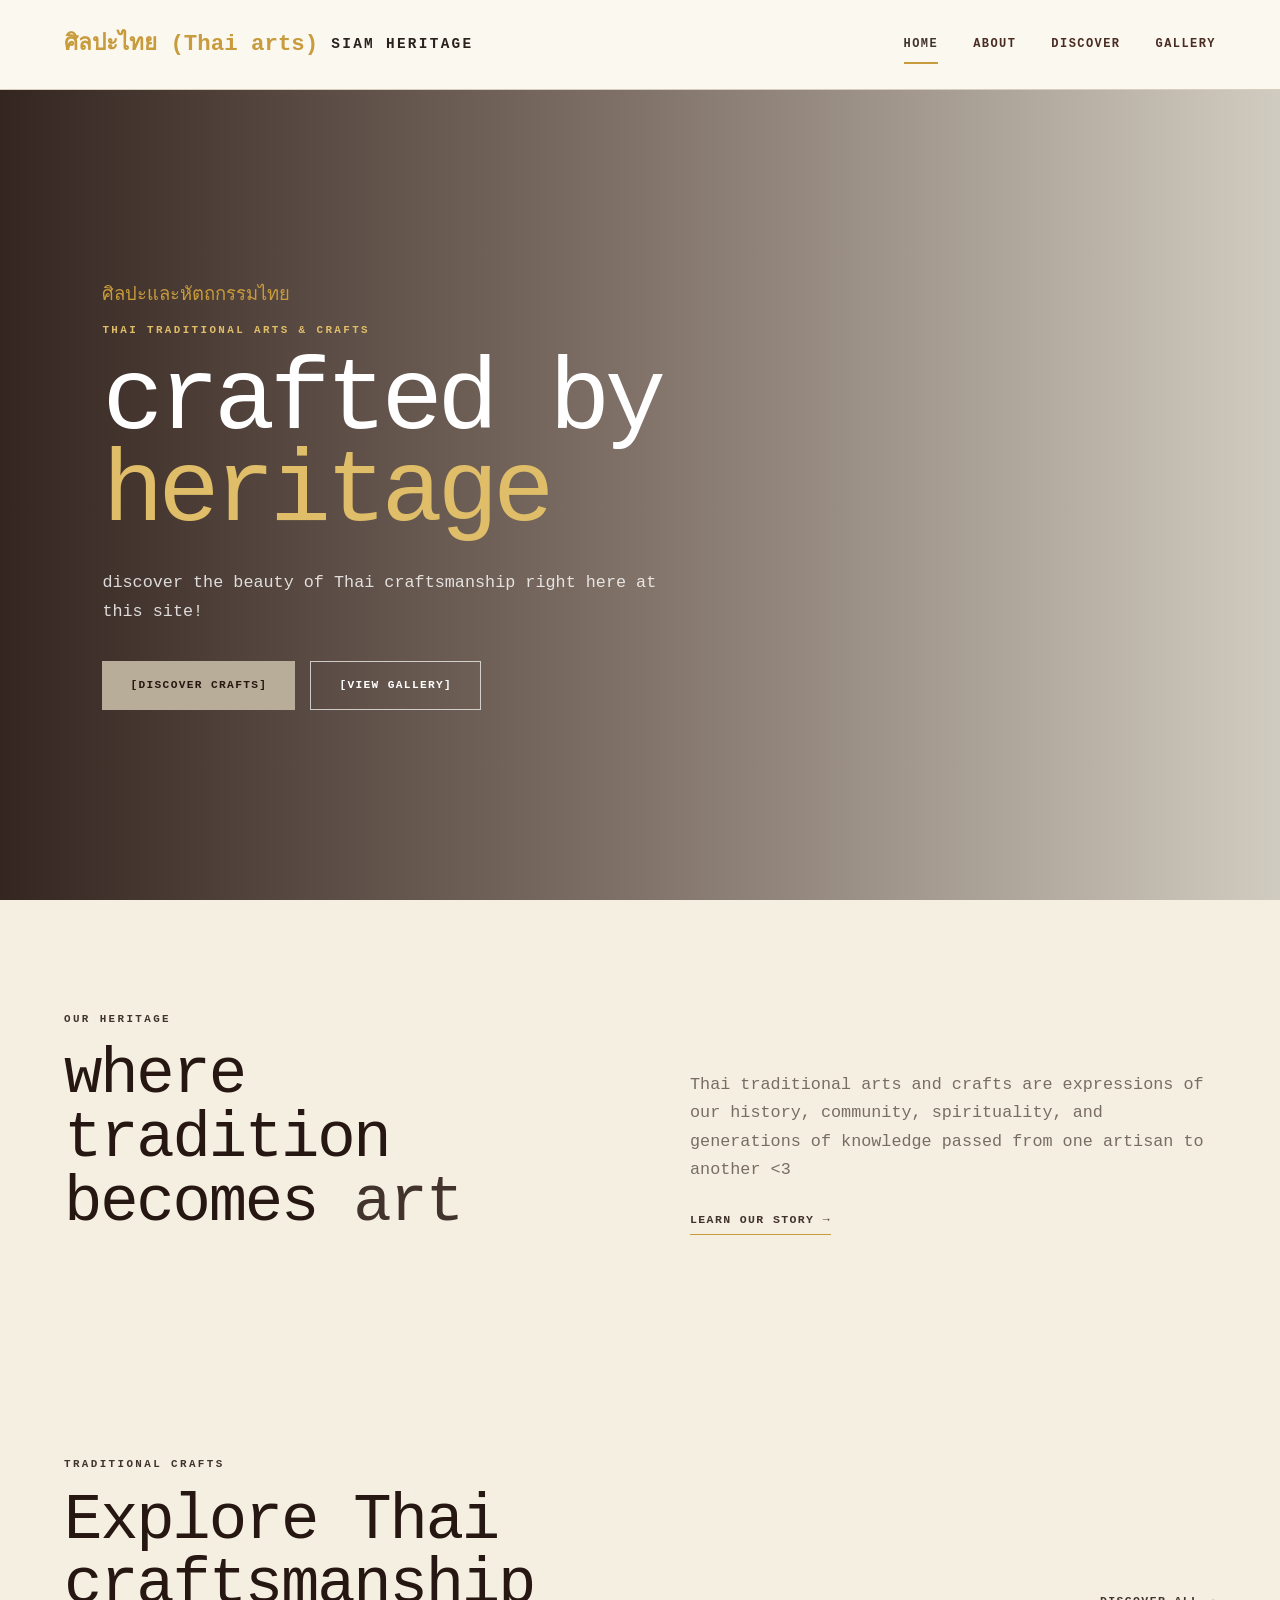
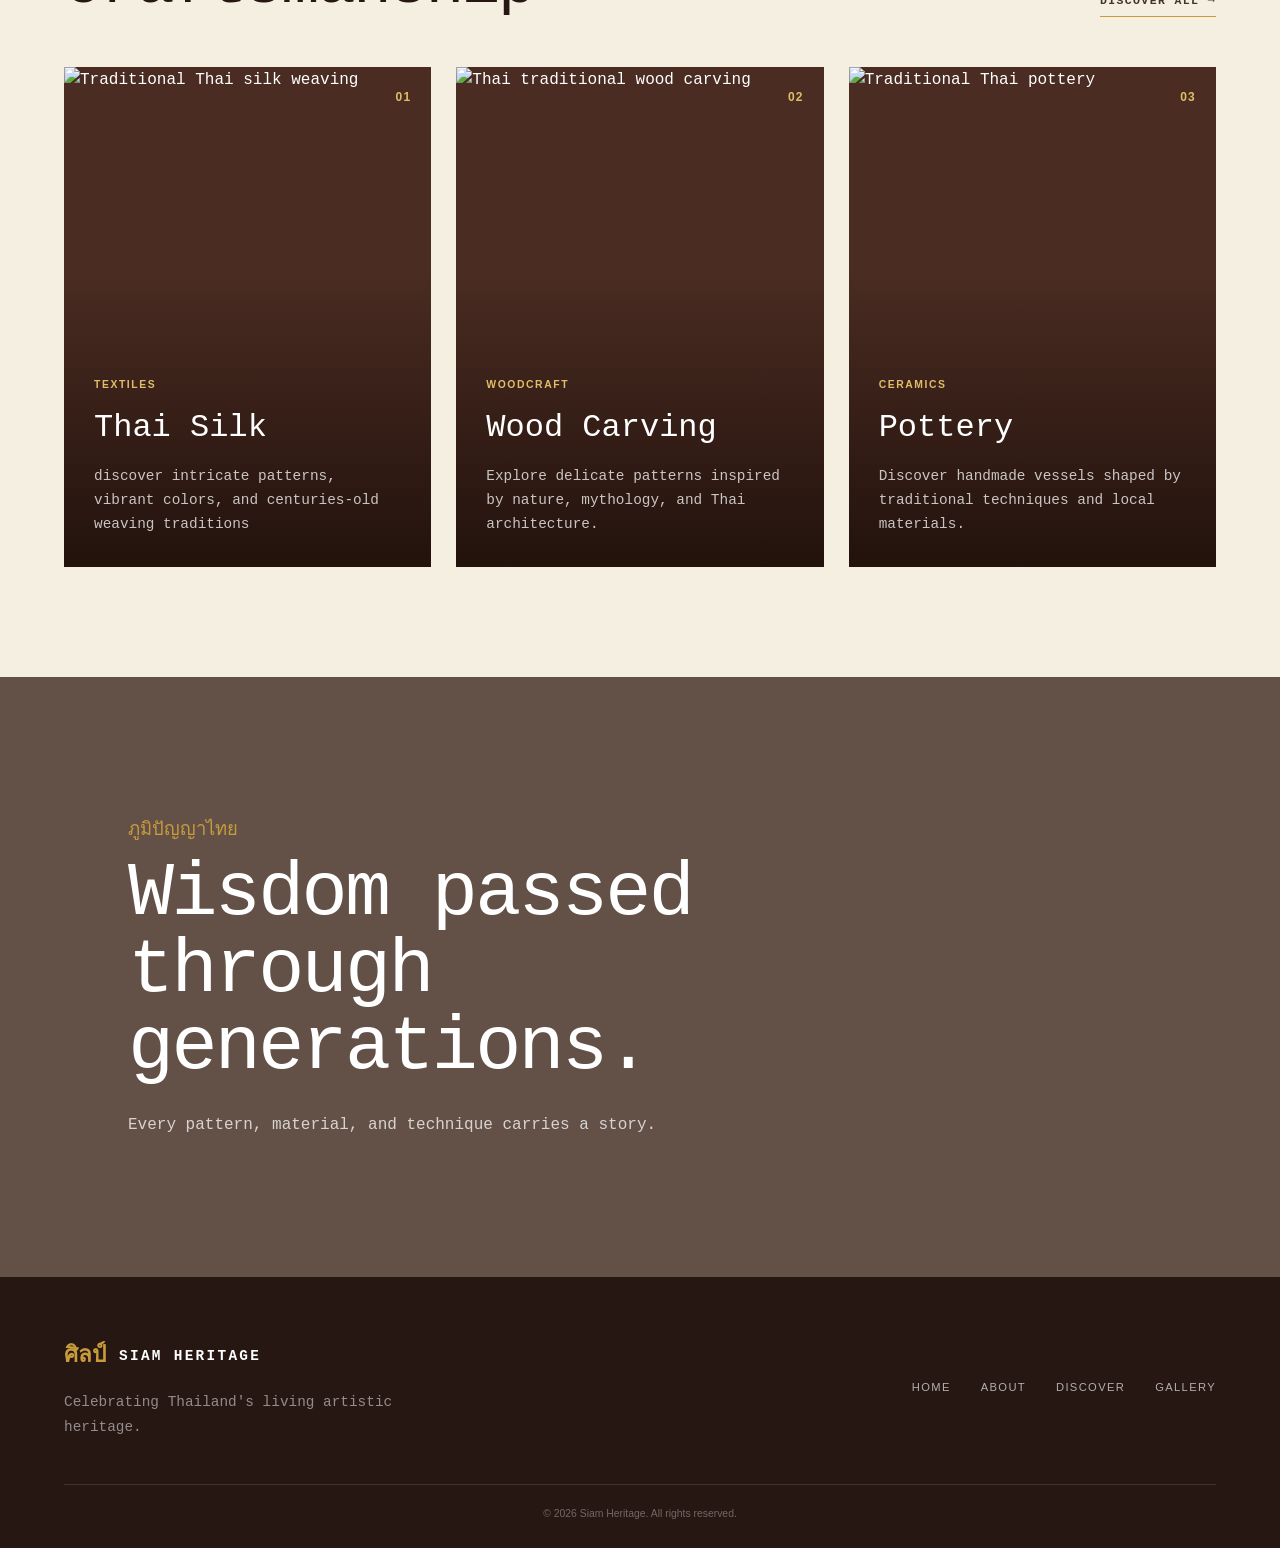
==== index.html @ 4f2d2cec "Add files via upload" ====
<!DOCTYPE html>
<html lang="en">
<head>
    <meta charset="UTF-8">
    <meta name="viewport" content="width=device-width, initial-scale=1.0">

    <title>Siam Heritage | Thai Arts & Crafts</title>

    <link rel="stylesheet" href="style.css">
</head>

<body>

<header class="navbar">

    <a href="index.html" class="logo">
        <span>ศิลปะไทย (Thai arts) </span>
        SIAM HERITAGE
    </a>

    <nav>
        <a href="index.html" class="active">Home</a>
        <a href="about.html">About</a>
        <a href="discover.html">Discover</a>
        <a href="gallery.html">Gallery</a>
    </nav>

</header>


<main>

    <!-- HERO -->

    <section class="hero">

        <div class="hero-content">

            <p class="thai-title">ศิลปะและหัตถกรรมไทย</p>

            <p class="eyebrow">THAI TRADITIONAL ARTS & CRAFTS</p>

            <h1>
                crafted by<br>
                <span>heritage</span>
            </h1>

            <p class="hero-description">
                discover the beauty of Thai craftsmanship right here at this site!
            </p>

            <div class="hero-buttons">

                <a href="discover.html" class="btn btn-gold">
                    [discover crafts]
                </a>

                <a href="gallery.html" class="btn btn-outline">
                    [view gallery]
                </a>

            </div>

        </div>

        <div class="hero-pattern"></div>

    </section>


    <!-- INTRO -->

    <section class="intro section">

        <div class="intro-heading">

            <p class="eyebrow">OUR HERITAGE</p>

            <h2>
                where tradition<br>
                becomes <span>art</span>
            </h2>

        </div>

        <div class="intro-text">

            <p>
                Thai traditional arts and crafts are expressions of our history, community,
                spirituality, and generations of knowledge passed from
                one artisan to another <3
            </p>

            <a href="about.html" class="gold-link">
                learn our story →
            </a>

        </div>

    </section>


    <!-- FEATURED CRAFTS -->

    <section class="featured section">

        <div class="section-heading">

            <div>
                <p class="eyebrow">TRADITIONAL CRAFTS</p>

                <h2>
                    Explore Thai<br>
                    craftsmanship
                </h2>
            </div>

            <a href="discover.html" class="gold-link">
                discover all →
            </a>

        </div>


        <div class="craft-grid">

            <article class="craft-card">

                <div class="craft-number">01</div>

                <img src="https://png.pngtree.com/thumb_back/fw800/background/20240607/pngtree-colorful-of-traditional-thai-silk-image_15742493.jpg"
                     alt="Traditional Thai silk weaving">

                <div class="craft-content">

                    <p>TEXTILES</p>

                    <h3>Thai Silk</h3>

                    <span>
                        discover intricate patterns, vibrant colors,
                        and centuries-old weaving traditions
                    </span>

                </div>

            </article>


            <article class="craft-card">

                <div class="craft-number">02</div>

                <img src="images/carving.jpg"
                     alt="Thai traditional wood carving">

                <div class="craft-content">

                    <p>WOODCRAFT</p>

                    <h3>Wood Carving</h3>

                    <span>
                        Explore delicate patterns inspired by nature,
                        mythology, and Thai architecture.
                    </span>

                </div>

            </article>


            <article class="craft-card">

                <div class="craft-number">03</div>

                <img src="images/pottery.jpg"
                     alt="Traditional Thai pottery">

                <div class="craft-content">

                    <p>CERAMICS</p>

                    <h3>Pottery</h3>

                    <span>
                        Discover handmade vessels shaped by traditional
                        techniques and local materials.
                    </span>

                </div>

            </article>

        </div>

    </section>


    <!-- CULTURAL BANNER -->

    <section class="heritage-banner">

        <div>

            <p class="thai-title">ภูมิปัญญาไทย</p>

            <h2>
                Wisdom passed<br>
                through generations.
            </h2>

            <p>
                Every pattern, material, and technique carries a story.
            </p>

        </div>

    </section>

</main>


<footer>

    <div class="footer-inner">

        <div class="footer-brand">

            <a href="index.html" class="logo">
                <span>ศิลป์</span>
                SIAM HERITAGE
            </a>

            <p>
                Celebrating Thailand's living artistic heritage.
            </p>

        </div>

        <div class="footer-links">

            <a href="index.html">Home</a>
            <a href="about.html">About</a>
            <a href="discover.html">Discover</a>
            <a href="gallery.html">Gallery</a>

        </div>

    </div>

    <div class="copyright">
        © 2026 Siam Heritage. All rights reserved.
    </div>

</footer>

</body>
</html>
---- style.css ----
/* =====================================================
   SIAM HERITAGE
   Thai Traditional Arts & Crafts Website
===================================================== */


/* =====================================================
   VARIABLES
===================================================== */

:root {

    --cream: #f5efe2;
    --cream-light: #fbf8f0;

    --brown: #4a2c22;
    --brown-dark: #261712;

    --red: #42332c;
    --red-dark: #491902;

    --gold: #c89b3c;
    --gold-light: #e0bd68;

    --green: #354936;

    --text: #2b211d;
    --muted: #786c63;

    --border: #d8cdbb;

    --white: #ffffff;

    --max-width: 1200px;
}


/* =====================================================
   RESET
===================================================== */

* {
    margin: 0;
    padding: 0;
    box-sizing: border-box;
}

html {
    scroll-behavior: smooth;
}

body {
    background: var(--cream);
    color: var(--text);

    font-family:  "courier", monospace;

    line-height: 1.7;
}

img {
    display: block;
    width: 100%;
    object-fit: cover;
}

a {
    text-decoration: none;
    color: inherit;
}


/* =====================================================
   NAVBAR
===================================================== */

.navbar {
    height: 90px;

    padding: 0 5%;

    display: flex;
    align-items: center;
    justify-content: space-between;

    background: var(--cream-light);

    border-bottom: 1px solid var(--border);

    position: relative;
    z-index: 20;
}


/* LOGO */

.logo {
    display: flex;
    align-items: center;
    gap: 13px;

    font-family: "courier", monospace;

    font-size: 0.9rem;
    font-weight: 800;

    letter-spacing: 0.16em;
}

.logo span {
    color: var(--gold);

    font-family: "courier", monospace;

    font-size: 1.4rem;

    letter-spacing: 0;
}


/* NAV */

nav {
    display: flex;
    align-items: center;

    gap: 35px;
}

nav a {
    position: relative;

    font-family: "courier", monospace;

    font-size: 0.75rem;
    font-weight: 700;

    text-transform: uppercase;

    letter-spacing: 0.12em;

    color: var(--brown);

    transition: 0.3s ease;
}

nav a::after {

    content: "";

    position: absolute;

    left: 0;
    bottom: -9px;

    width: 0;
    height: 2px;

    background: var(--gold);

    transition: 0.3s ease;
}

nav a:hover,
nav a.active {
    color: var(--red);
}

nav a:hover::after,
nav a.active::after {
    width: 100%;
}


/* =====================================================
   GENERAL
===================================================== */

.section {

    width: min(
        var(--max-width),
        90%
    );

    margin: auto;

    padding: 110px 0;
}

.eyebrow {

    margin-bottom: 15px;

    font-family: "courier", monospace;

    font-size: 0.68rem;

    font-weight: 800;

    letter-spacing: 0.22em;

    color: var(--red);
}

.thai-title {

    margin-bottom: 10px;

    color: var(--gold);

    font-family: "courier", monospace;

    font-size: 1.15rem;
}

h1,
h2,
h3 {

    font-weight: 500;

    color: var(--brown-dark);
}

h2 {

    font-size:
        clamp(
            2.4rem,
            5vw,
            4.8rem
        );

    line-height: 1;

    letter-spacing: -0.035em;
}

h2 span {
    color: var(--red);
}


/* =====================================================
   BUTTONS
===================================================== */

.btn {

    display: inline-flex;

    align-items: center;
    justify-content: center;

    padding: 14px 28px;

    font-family: "courier", monospace;

    font-size: 0.7rem;

    font-weight: 800;

    text-transform: uppercase;

    letter-spacing: 0.12em;

    transition:
        transform 0.3s ease,
        background 0.3s ease,
        color 0.3s ease;
}

.btn:hover {

    transform: translateY(-3px);
}

.btn-gold {

    background: #b7ad98;

    color: var(--brown-dark);
}

.btn-gold:hover {

    background: var(--brown);

    color: white;
}

.btn-outline {

    border: 1px solid rgba(255,255,255,0.7);

    color: white;
}

.btn-outline:hover {

    background: white;

    color: var(--brown-dark);
}


/* =====================================================
   HOME HERO
===================================================== */

.hero {

    min-height:
        calc(
            100vh - 90px
        );

    display: flex;

    align-items: center;

    position: relative;

    overflow: hidden;

    padding:
        100px 8%;

    color: white;

    background:
        linear-gradient(
            90deg,
            rgba(35, 20, 15, 0.92),
            rgba(45, 25, 17, 0.58),
            rgba(0,0,0,0.15)
        ),
        url("images/hero.jpg")
        center / cover
        no-repeat;
}


/* Thai decorative pattern */

.hero::before {

    position: absolute;

    right: 8%;
    top: 12%;

    color:
        rgba(95, 55, 3, 0.5);

    font-size: 12rem;

    opacity: 0.25;
}


.hero-content {

    position: relative;

    z-index: 2;

    max-width: 750px;
}

.hero .eyebrow {

    color: var(--gold-light);
}

.hero h1 {

    margin-bottom: 30px;

    color: white;

    font-size:
        clamp(
            3.8rem,
            8vw,
            7.5rem
        );

    line-height: 0.9;

    letter-spacing: -0.055em;
}

.hero h1 span {

    color: var(--gold-light);
}

.hero-description {

    max-width: 570px;

    margin-bottom: 35px;

    color:
        rgba(
            255,
            255,
            255,
            0.82
        );

    font-size: 1.05rem;
}

.hero-buttons {

    display: flex;

    gap: 15px;
}


/* =====================================================
   INTRO
===================================================== */

.intro {

    display: grid;

    grid-template-columns:
        1fr 1fr;

    gap: 100px;

    align-items: end;
}

.intro-text {

    max-width: 520px;

    color: var(--muted);

    font-size: 1.05rem;
}

.gold-link {

    display: inline-block;

    margin-top: 25px;

    padding-bottom: 5px;

    border-bottom:
        1px solid
        var(--gold);

    color: var(--red);

    font-family: "courier", monospace;

    font-size: 0.72rem;

    font-weight: 800;

    text-transform: uppercase;

    letter-spacing: 0.12em;

    transition: 0.3s ease;
}

.gold-link:hover {

    color: var(--gold);

    border-color: var(--red);
}


/* =====================================================
   SECTION HEADING
===================================================== */

.section-heading {

    display: flex;

    align-items: end;

    justify-content: space-between;

    margin-bottom: 50px;
}


/* =====================================================
   CRAFT CARDS
===================================================== */

.craft-grid {

    display: grid;

    grid-template-columns:
        repeat(3, 1fr);

    gap: 25px;
}

.craft-card {

    position: relative;

    overflow: hidden;

    background: var(--brown);

    color: white;
}

.craft-card img {

    height: 500px;

    transition:
        transform 0.7s ease;
}

.craft-card:hover img {

    transform:
        scale(1.06);
}

.craft-card::after {

    content: "";

    position: absolute;

    inset: 0;

    background:
        linear-gradient(
            to top,
            rgba(30,15,10,0.9),
            transparent 60%
        );
}

.craft-number {

    position: absolute;

    z-index: 3;

    top: 20px;
    right: 20px;

    color: var(--gold-light);

    font-family: Arial, sans-serif;

    font-size: 0.75rem;

    font-weight: bold;

    letter-spacing: 0.1em;
}

.craft-content {

    position: absolute;

    z-index: 3;

    left: 30px;
    right: 30px;
    bottom: 30px;
}

.craft-content p {

    margin-bottom: 7px;

    color: var(--gold-light);

    font-family: Arial, sans-serif;

    font-size: 0.65rem;

    font-weight: bold;

    letter-spacing: 0.15em;
}

.craft-content h3 {

    margin-bottom: 8px;

    color: white;

    font-size: 2rem;
}

.craft-content span {

    display: block;

    color:
        rgba(
            255,
            255,
            255,
            0.75
        );

    font-size: 0.9rem;
}


/* =====================================================
   HERITAGE BANNER
===================================================== */

.heritage-banner {

    min-height: 600px;

    display: flex;

    align-items: center;

    padding: 100px 10%;

    color: white;

    background:
        linear-gradient(
            rgba(50, 28, 20, 0.75),
            rgba(50, 28, 20, 0.75)
        ),
        url("images/painting.jpg")
        center / cover
        no-repeat;
}

.heritage-banner h2 {

    margin-bottom: 25px;

    color: white;

    font-size:
        clamp(
            3rem,
            6vw,
            6rem
        );
}

.heritage-banner > div {

    max-width: 750px;
}

.heritage-banner p:last-child {

    color:
        rgba(
            255,
            255,
            255,
            0.75
        );
}


/* =====================================================
   PAGE HEADER
===================================================== */

.page-header {

    padding:
        130px 8%
        120px;

    background: var(--brown-dark);

    color: white;
}

.page-header h1 {

    max-width: 900px;

    color: white;

    font-size:
        clamp(
            3.7rem,
            8vw,
            7rem
        );

    line-height: 0.92;

    letter-spacing: -0.055em;
}

.page-header h1 span {

    color: var(--gold-light);
}

.page-header > p:last-child {

    max-width: 570px;

    margin-top: 30px;

    color:
        rgba(
            255,
            255,
            255,
            0.65
        );

    font-size: 1.05rem;
}


/* =====================================================
   ABOUT
===================================================== */

.about-story {

    display: grid;

    grid-template-columns:
        1.05fr 0.95fr;

    gap: 90px;

    align-items: center;
}

.about-image {

    height: 680px;

    position: relative;
}

.about-image::before {

    content: "";

    position: absolute;

    top: -18px;
    left: -18px;

    width: 100%;
    height: 100%;

    border:
        1px solid
        var(--gold);

    z-index: 0;
}

.about-image img {

    position: relative;

    height: 100%;

    z-index: 1;
}

.about-content h2 {

    margin-bottom: 30px;
}

.about-content > p:not(.eyebrow) {

    max-width: 520px;

    margin-bottom: 20px;

    color: var(--muted);
}


/* =====================================================
   VALUES
===================================================== */

.values {

    border-top:
        1px solid
        var(--border);
}

.value-grid {

    display: grid;

    grid-template-columns:
        repeat(3, 1fr);

    gap: 45px;
}

.value {

    padding-top: 25px;

    border-top:
        2px solid
        var(--gold);
}

.value-icon {

    margin-bottom: 20px;

    color: var(--gold);

    font-size: 2rem;
}

.value > span {

    font-family: Arial, sans-serif;

    color: var(--red);

    font-size: 0.7rem;

    font-weight: bold;
}

.value h3 {

    margin:
        12px 0;

    font-size: 2rem;
}

.value p {

    color: var(--muted);
}


/* =====================================================
   QUOTE
===================================================== */

.quote-section {

    padding:
        130px 10%;

    text-align: center;

    background:
        var(--red);

    color: white;
}

.quote-section .thai-title {

    color: var(--gold-light);
}

.quote-section blockquote {

    max-width: 900px;

    margin: auto;

    font-size:
        clamp(
            2rem,
            4vw,
            4rem
        );

    line-height: 1.15;
}


/* =====================================================
   DISCOVER GRID
===================================================== */

.discover {

    display: grid;

    grid-template-columns:
        repeat(2, 1fr);

    grid-auto-rows: 480px;

    gap: 25px;
}

.discover-item {

    position: relative;

    overflow: hidden;

    color: white;
}

.discover-item img {

    height: 100%;

    transition:
        transform 0.7s ease;
}

.discover-item:hover img {

    transform:
        scale(1.07);
}

.discover-item::after {

    content: "";

    position: absolute;

    inset: 0;

    background:
        linear-gradient(
            to top,
            rgba(25,12,8,0.95),
            transparent 65%
        );
}

.discover-large {

    grid-row: span 2;
}

.discover-info {

    position: absolute;

    z-index: 3;

    left: 35px;
    right: 35px;
    bottom: 35px;
}

.discover-info > span {

    color: var(--gold-light);

    font-family: Arial, sans-serif;

    font-size: 0.65rem;

    font-weight: bold;

    letter-spacing: 0.15em;
}

.discover-info h2 {

    margin: 8px 0;

    color: white;

    font-size: 2.5rem;
}

.discover-info p {

    max-width: 500px;

    color:
        rgba(
            255,
            255,
            255,
            0.75
        );
}

.round-button {

    position: absolute;

    right: 0;
    bottom: 0;

    width: 52px;
    height: 52px;

    display: flex;

    align-items: center;
    justify-content: center;

    border:
        1px solid
        rgba(
            255,
            255,
            255,
            0.6
        );

    border-radius: 50%;

    transition: 0.3s ease;
}

.round-button:hover {

    background: var(--gold);

    color: var(--brown-dark);

    border-color: var(--gold);
}


/* =====================================================
   MATERIAL SECTION
===================================================== */

.material-section {

    min-height: 550px;

    display: flex;

    align-items: center;

    padding: 100px 10%;

    background:
        linear-gradient(
            90deg,
            rgba(38,23,18,0.95),
            rgba(38,23,18,0.6)
        ),
        url("images/pottery.jpg")
        center / cover
        no-repeat;

    color: white;
}

.material-content {

    max-width: 650px;
}

.material-content h2 {

    margin-bottom: 25px;

    color: white;
}

.material-content h2 span {

    color: var(--gold-light);
}

.material-content p:last-child {

    color:
        rgba(
            255,
            255,
            255,
            0.72
        );
}


/* =====================================================
   GALLERY
===================================================== */

.gallery {

    display: grid;

    grid-template-columns:
        repeat(3, 1fr);

    grid-auto-rows: 300px;

    gap: 20px;
}

.gallery-item {

    position: relative;

    overflow: hidden;

    background: var(--brown);
}

.gallery-item img {

    height: 100%;

    transition:
        transform 0.6s ease,
        filter 0.6s ease;
}

.gallery-item:hover img {

    transform: scale(1.06);

    filter:
        brightness(0.7);
}

.gallery-feature {

    grid-column: span 2;

    grid-row: span 2;
}

.gallery-tall {

    grid-row: span 2;
}

.gallery-caption {

    position: absolute;

    z-index: 3;

    left: 25px;
    right: 25px;
    bottom: 20px;

    display: flex;

    align-items: center;

    justify-content: space-between;

    opacity: 0;

    transform:
        translateY(10px);

    transition:
        0.4s ease;
}

.gallery-item:hover .gallery-caption {

    opacity: 1;

    transform:
        translateY(0);
}

.gallery-caption span {

    color: var(--gold-light);

    font-family: Arial, sans-serif;

    font-size: 0.7rem;
}

.gallery-caption h3 {

    color: white;

    font-size: 1.4rem;
}


/* =====================================================
   GALLERY CTA
===================================================== */

.gallery-cta {

    padding:
        130px 10%;

    text-align: center;

    background:
        var(--brown);

    color: white;
}

.gallery-cta h2 {

    margin-bottom: 35px;

    color: white;
}

.gallery-cta h2 span {

    color: var(--gold-light);
}


/* =====================================================
   FOOTER
===================================================== */

footer {

    padding:
        60px 5%
        25px;

    background:
        var(--brown-dark);

    color: white;
}

.footer-inner {

    display: flex;

    justify-content: space-between;

    gap: 50px;

    padding-bottom: 45px;

    border-bottom:
        1px solid
        rgba(
            255,
            255,
            255,
            0.12
        );
}

.footer-brand p {

    max-width: 350px;

    margin-top: 15px;

    color:
        rgba(
            255,
            255,
            255,
            0.5
        );

    font-size: 0.9rem;
}

.footer-links {

    display: flex;

    gap: 30px;

    align-items: center;
}

.footer-links a {

    font-family: Arial, sans-serif;

    font-size: 0.7rem;

    text-transform: uppercase;

    letter-spacing: 0.12em;

    color:
        rgba(
            255,
            255,
            255,
            0.65
        );

    transition: 0.3s ease;
}

.footer-links a:hover {

    color: var(--gold-light);
}

.copyright {

    padding-top: 20px;

    color:
        rgba(
            255,
            255,
            255,
            0.35
        );

    font-family: Arial, sans-serif;

    font-size: 0.65rem;

    text-align: center;
}


/* =====================================================
   TABLET
===================================================== */

@media (max-width: 900px) {

    .navbar {

        padding:
            0 4%;
    }

    nav {

        gap: 18px;
    }

    .intro,
    .about-story {

        grid-template-columns: 1fr;

        gap: 55px;
    }

    .craft-grid {

        grid-template-columns:
            repeat(2, 1fr);
    }

    .craft-card:last-child {

        grid-column:
            span 2;
    }

    .value-grid {

        grid-template-columns:
            repeat(2, 1fr);
    }

    .gallery {

        grid-template-columns:
            repeat(2, 1fr);
    }

    .gallery-feature {

        grid-column:
            span 2;
    }

}


/* =====================================================
   MOBILE
===================================================== */

@media (max-width: 600px) {

    .navbar {

        height: auto;

        padding: 20px;

        flex-direction: column;

        gap: 18px;
    }

    nav {

        gap: 14px;

        justify-content: center;

        flex-wrap: wrap;
    }

    nav a {

        font-size: 0.65rem;
    }

    .hero {

        min-height: 85vh;

        padding:
            80px 7%;
    }

    .hero h1 {

        font-size:
            clamp(
                3.3rem,
                16vw,
                5rem
            );
    }

    .hero-buttons {

        flex-direction: column;

        align-items: stretch;
    }

    .section {

        padding:
            75px 0;
    }

    .section-heading {

        align-items: flex-start;

        flex-direction: column;

        gap: 20px;
    }

    .craft-grid {

        grid-template-columns: 1fr;
    }

    .craft-card:last-child {

        grid-column: auto;
    }

    .craft-card img {

        height: 400px;
    }

    .page-header {

        padding:
            90px 7%;
    }

    .page-header h1 {

        font-size:
            clamp(
                3.3rem,
                15vw,
                5rem
            );
    }

    .about-image {

        height: 450px;
    }

    .about-image::before {

        top: -10px;
        left: -10px;
    }

    .value-grid {

        grid-template-columns: 1fr;
    }

    .discover {

        grid-template-columns: 1fr;

        grid-auto-rows: 420px;
    }

    .discover-large {

        grid-row: auto;
    }

    .discover-info h2 {

        font-size: 2rem;
    }

    .gallery {

        grid-template-columns: 1fr;

        grid-auto-rows: 300px;
    }

    .gallery-feature {

        grid-column: auto;

        grid-row: auto;
    }

    .gallery-tall {

        grid-row: auto;
    }

    .gallery-caption {

        opacity: 1;

        transform: none;
    }

    .footer-inner {

        flex-direction: column;
    }

    .footer-links {

        flex-wrap: wrap;
    }

}
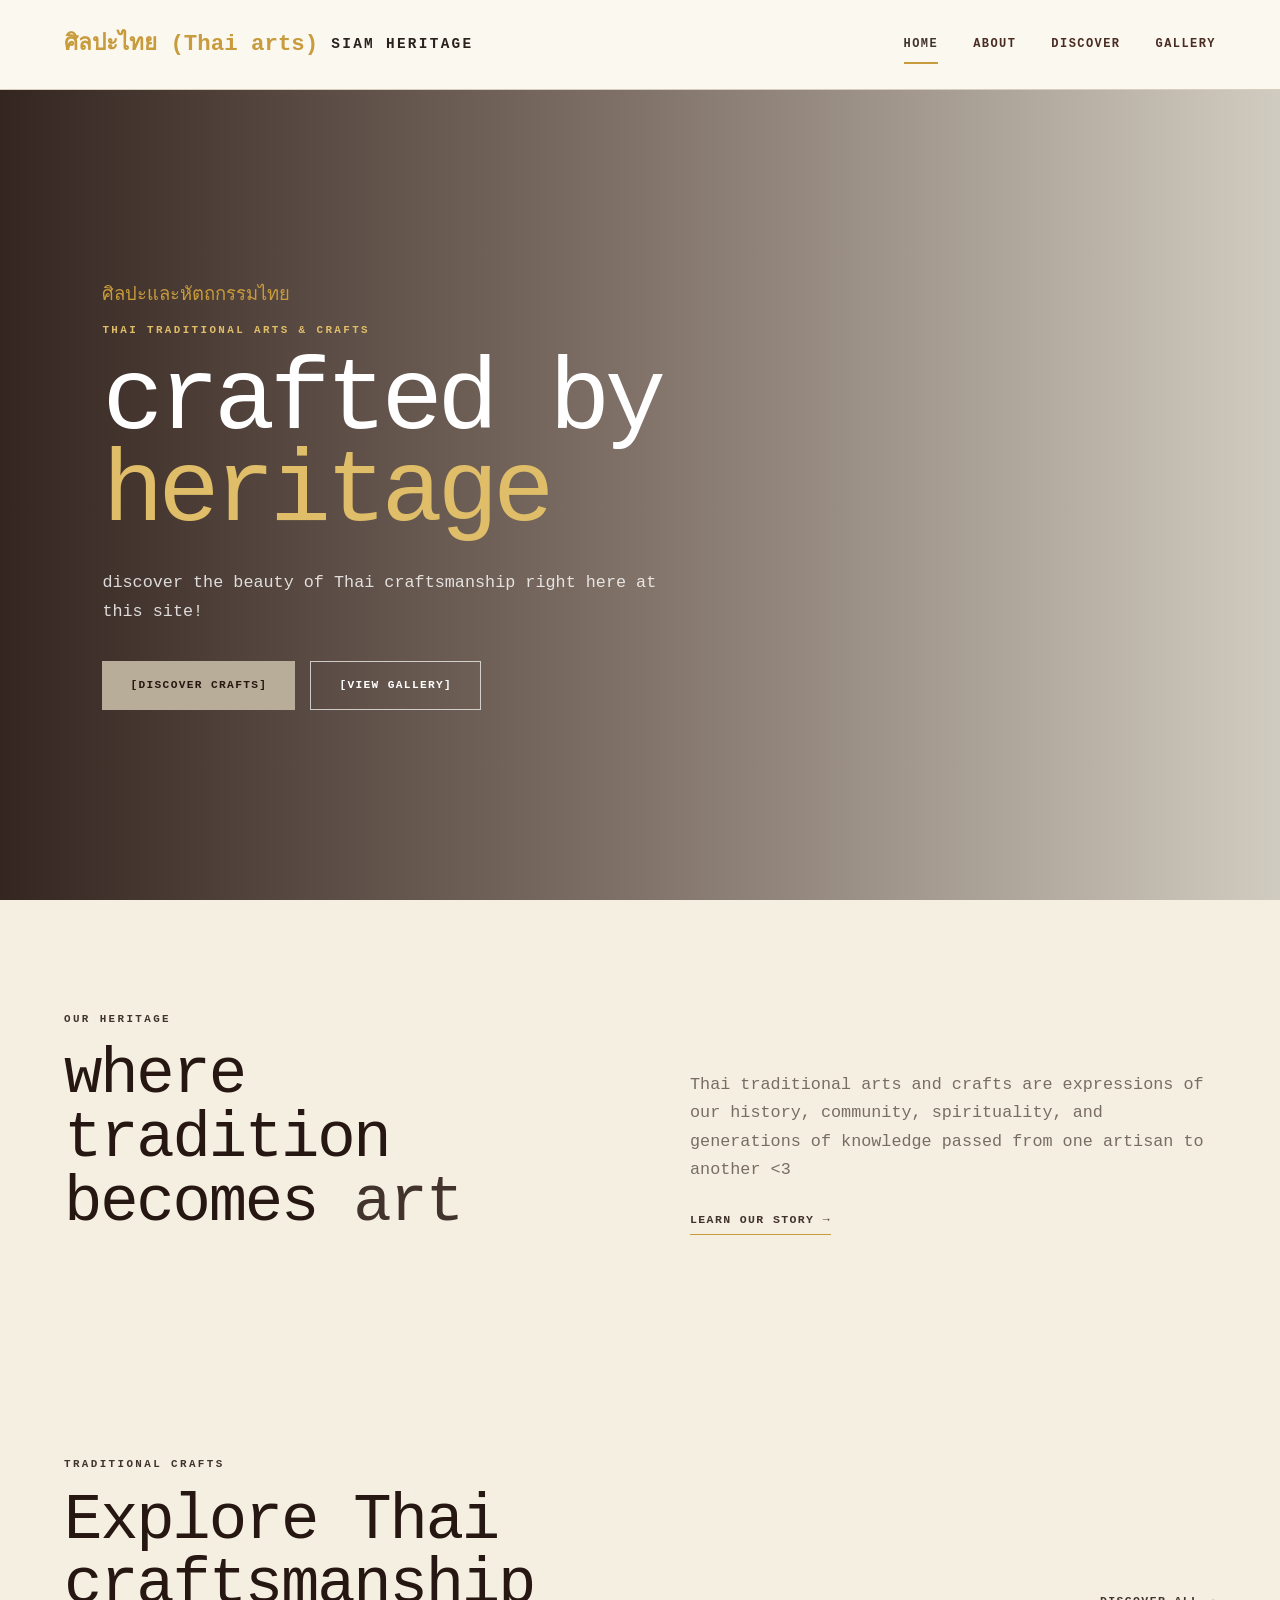
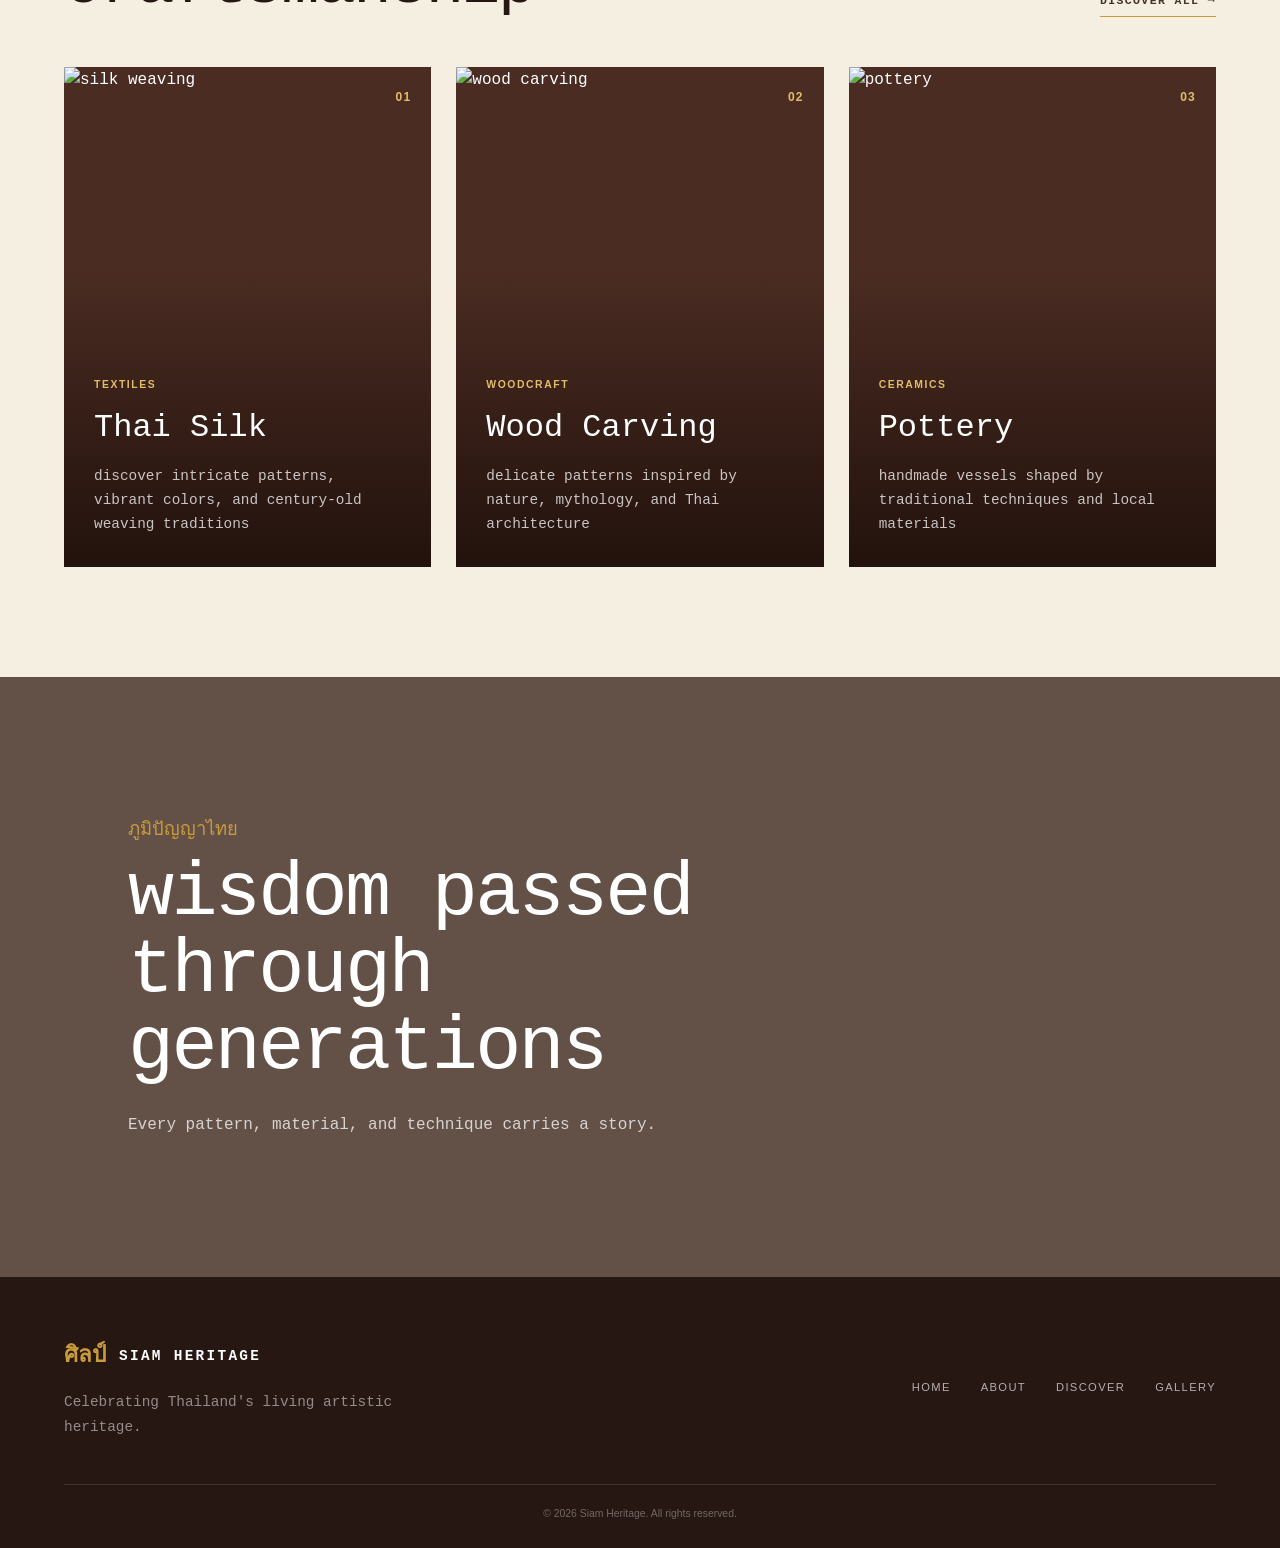
==== commit 0354f05c: "Fix HTML structure and remove unnecessary characters" ====
--- a/index.html
+++ b/index.html
@@ -14,7 +14,7 @@
 <header class="navbar">
 
     <a href="index.html" class="logo">
-        <span>ศิลปะไทย (Thai arts) </span>
+        <span>ศิลปะไทย (Thai arts)</span>
         SIAM HERITAGE
     </a>
 
@@ -129,7 +129,7 @@
                 <div class="craft-number">01</div>
 
                 <img src="https://png.pngtree.com/thumb_back/fw800/background/20240607/pngtree-colorful-of-traditional-thai-silk-image_15742493.jpg"
-                     alt="Traditional Thai silk weaving">
+                     alt="silk weaving">
 
                 <div class="craft-content">
 
@@ -139,7 +139,7 @@
 
                     <span>
                         discover intricate patterns, vibrant colors,
-                        and centuries-old weaving traditions
+                        and century-old weaving traditions
                     </span>
 
                 </div>
@@ -151,8 +151,8 @@
 
                 <div class="craft-number">02</div>
 
-                <img src="images/carving.jpg"
-                     alt="Thai traditional wood carving">
+                <img src="https://thumbs.dreamstime.com/b/traditional-thai-style-wood-carvings-noppamethanedol-noppapol-phumsiri-inthanon-mountain-thailand-83346638.jpg"
+                     alt="wood carving">
 
                 <div class="craft-content">
 
@@ -161,8 +161,8 @@
                     <h3>Wood Carving</h3>
 
                     <span>
-                        Explore delicate patterns inspired by nature,
-                        mythology, and Thai architecture.
+                        delicate patterns inspired by nature,
+                        mythology, and Thai architecture
                     </span>
 
                 </div>
@@ -174,8 +174,8 @@
 
                 <div class="craft-number">03</div>
 
-                <img src="images/pottery.jpg"
-                     alt="Traditional Thai pottery">
+                <img src="https://media.istockphoto.com/id/1137780293/photo/traditional-thai-hand-made-pottery.jpg?s=170667a&w=0&k=20&c=SdwSwPhAJFC9kvTAOklO4UE9pFv-Pwp3Q4VIX3xuYoE="
+                     alt="pottery">
 
                 <div class="craft-content">
 
@@ -184,8 +184,8 @@
                     <h3>Pottery</h3>
 
                     <span>
-                        Discover handmade vessels shaped by traditional
-                        techniques and local materials.
+                        handmade vessels shaped by traditional
+                        techniques and local materials
                     </span>
 
                 </div>
@@ -206,8 +206,7 @@
             <p class="thai-title">ภูมิปัญญาไทย</p>
 
             <h2>
-                Wisdom passed<br>
-                through generations.
+                wisdom passed through generations
             </h2>
 
             <p>
@@ -256,4 +255,4 @@
 </footer>
 
 </body>
-</html>+</html>
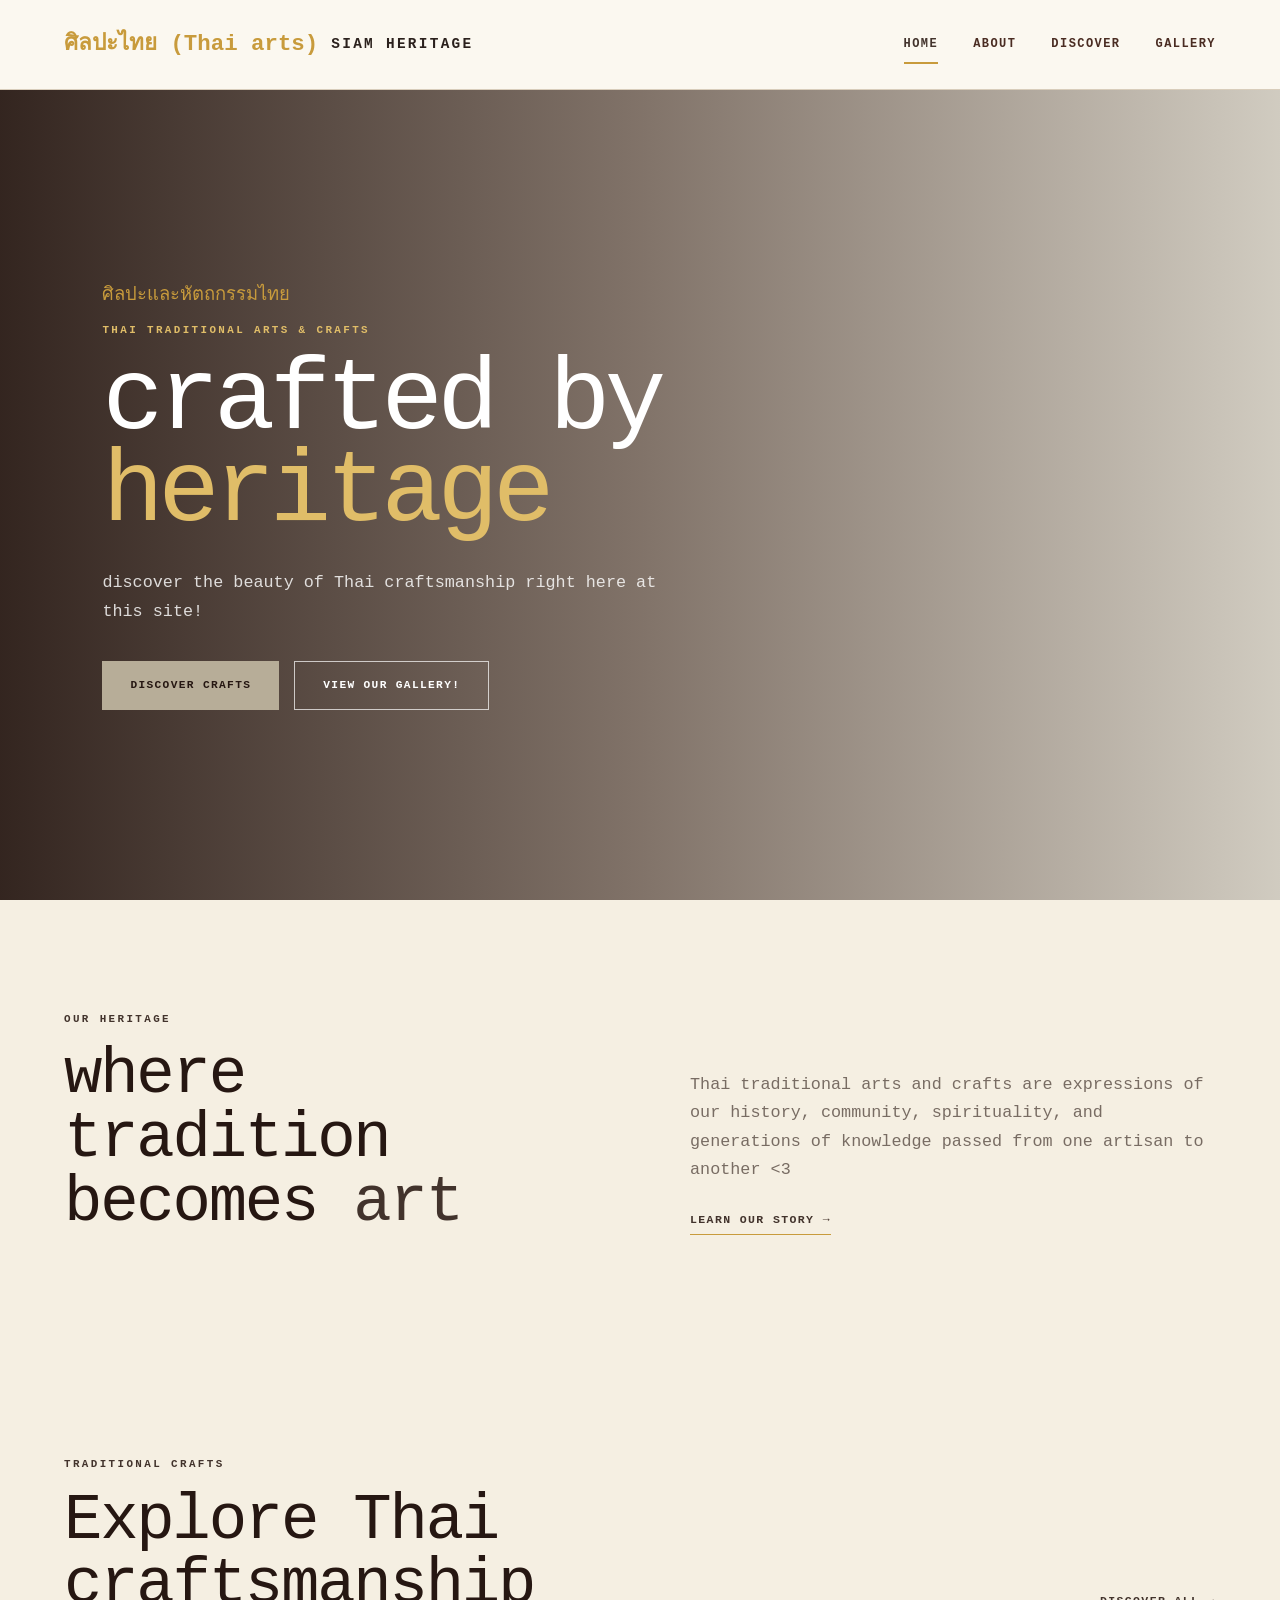
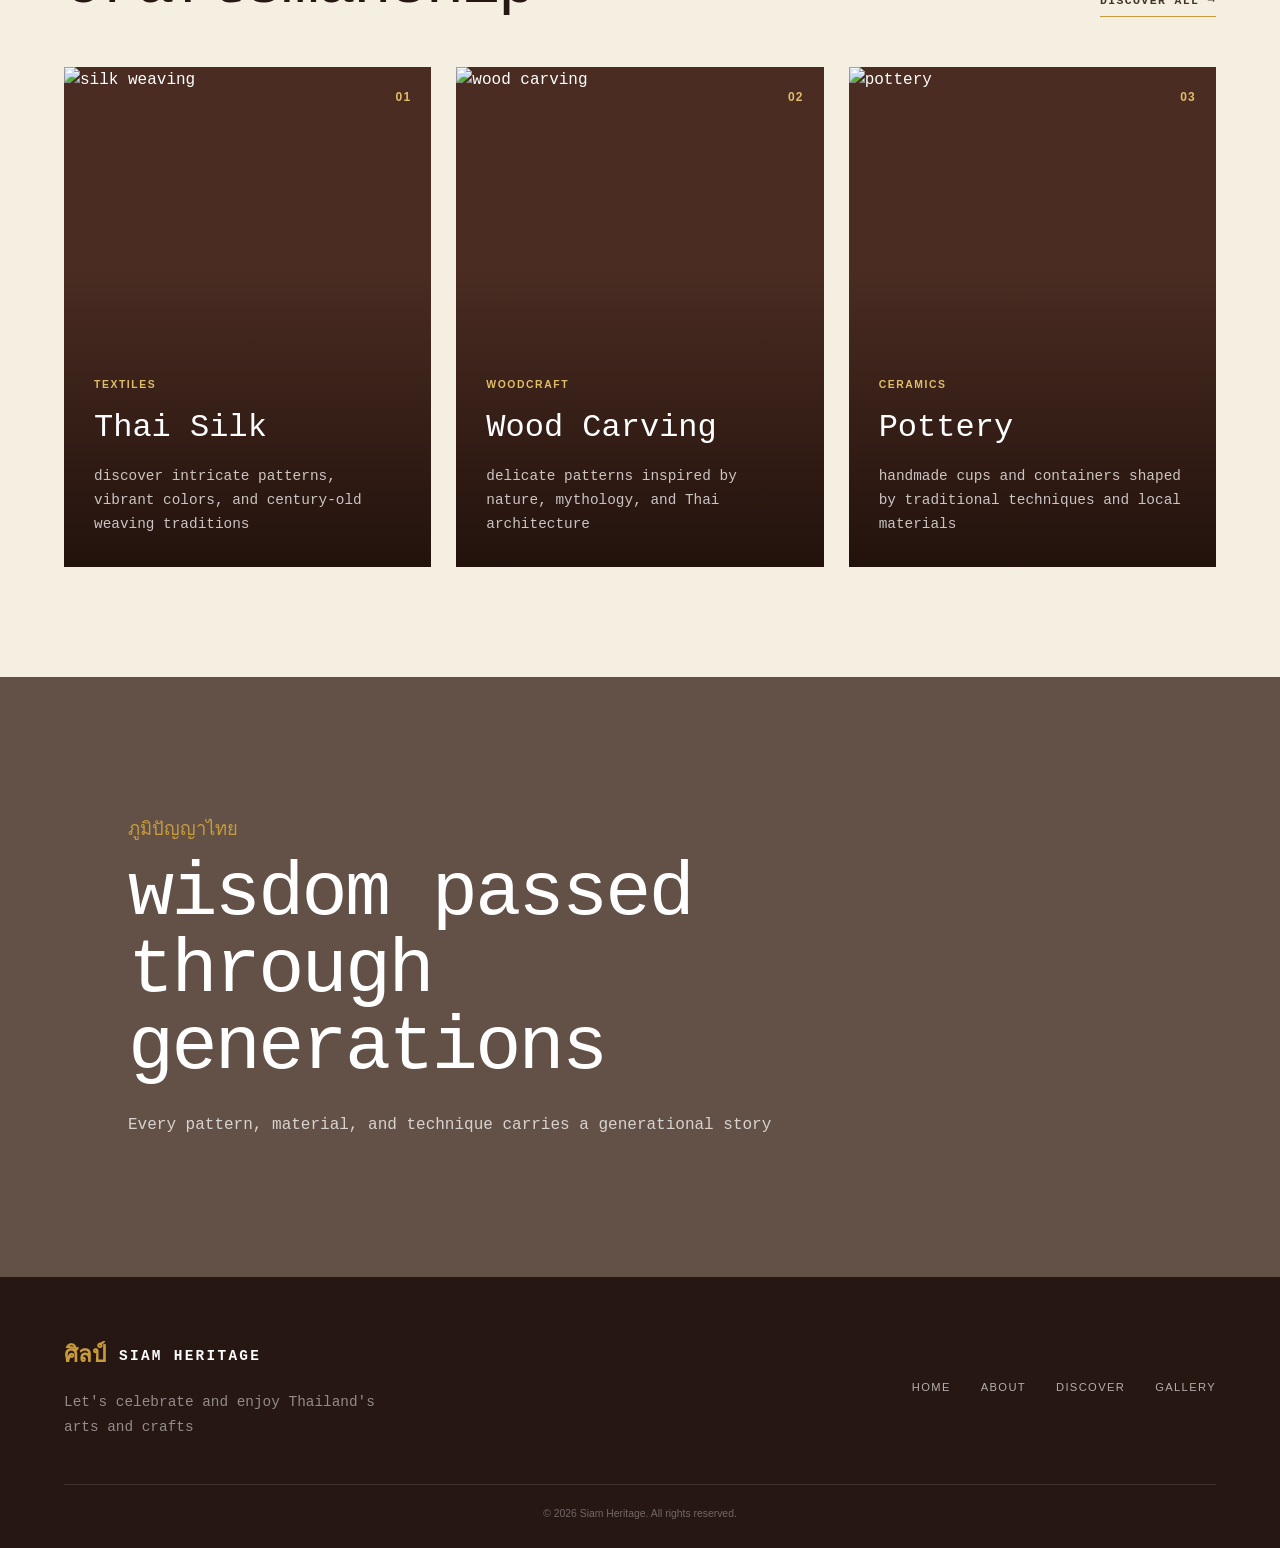
==== commit 339f4967: "Update index.html" ====
--- a/index.html
+++ b/index.html
@@ -20,9 +20,9 @@
 
     <nav>
         <a href="index.html" class="active">Home</a>
-        <a href="about.html">About</a>
-        <a href="discover.html">Discover</a>
-        <a href="gallery.html">Gallery</a>
+        <a href="About.html">About</a>
+        <a href="Discover.html">Discover</a>
+        <a href="Gallery.html">Gallery</a>
     </nav>
 
 </header>
@@ -51,12 +51,12 @@
 
             <div class="hero-buttons">
 
-                <a href="discover.html" class="btn btn-gold">
-                    [discover crafts]
+                <a href="Discover.html" class="btn btn-gold">
+                    discover crafts
                 </a>
 
-                <a href="gallery.html" class="btn btn-outline">
-                    [view gallery]
+                <a href="Gallery.html" class="btn btn-outline">
+                    view our gallery!
                 </a>
 
             </div>
@@ -115,7 +115,7 @@
                 </h2>
             </div>
 
-            <a href="discover.html" class="gold-link">
+            <a href="Discover.html" class="gold-link">
                 discover all →
             </a>
 
@@ -184,7 +184,7 @@
                     <h3>Pottery</h3>
 
                     <span>
-                        handmade vessels shaped by traditional
+                        handmade cups and containers shaped by traditional
                         techniques and local materials
                     </span>
 
@@ -210,7 +210,7 @@
             </h2>
 
             <p>
-                Every pattern, material, and technique carries a story.
+                Every pattern, material, and technique carries a generational story
             </p>
 
         </div>
@@ -232,7 +232,7 @@
             </a>
 
             <p>
-                Celebrating Thailand's living artistic heritage.
+               Let's celebrate and enjoy Thailand's arts and crafts
             </p>
 
         </div>
@@ -240,9 +240,9 @@
         <div class="footer-links">
 
             <a href="index.html">Home</a>
-            <a href="about.html">About</a>
-            <a href="discover.html">Discover</a>
-            <a href="gallery.html">Gallery</a>
+            <a href="About.html">About</a>
+            <a href="Discover.html">Discover</a>
+            <a href="Gallery.html">Gallery</a>
 
         </div>
 
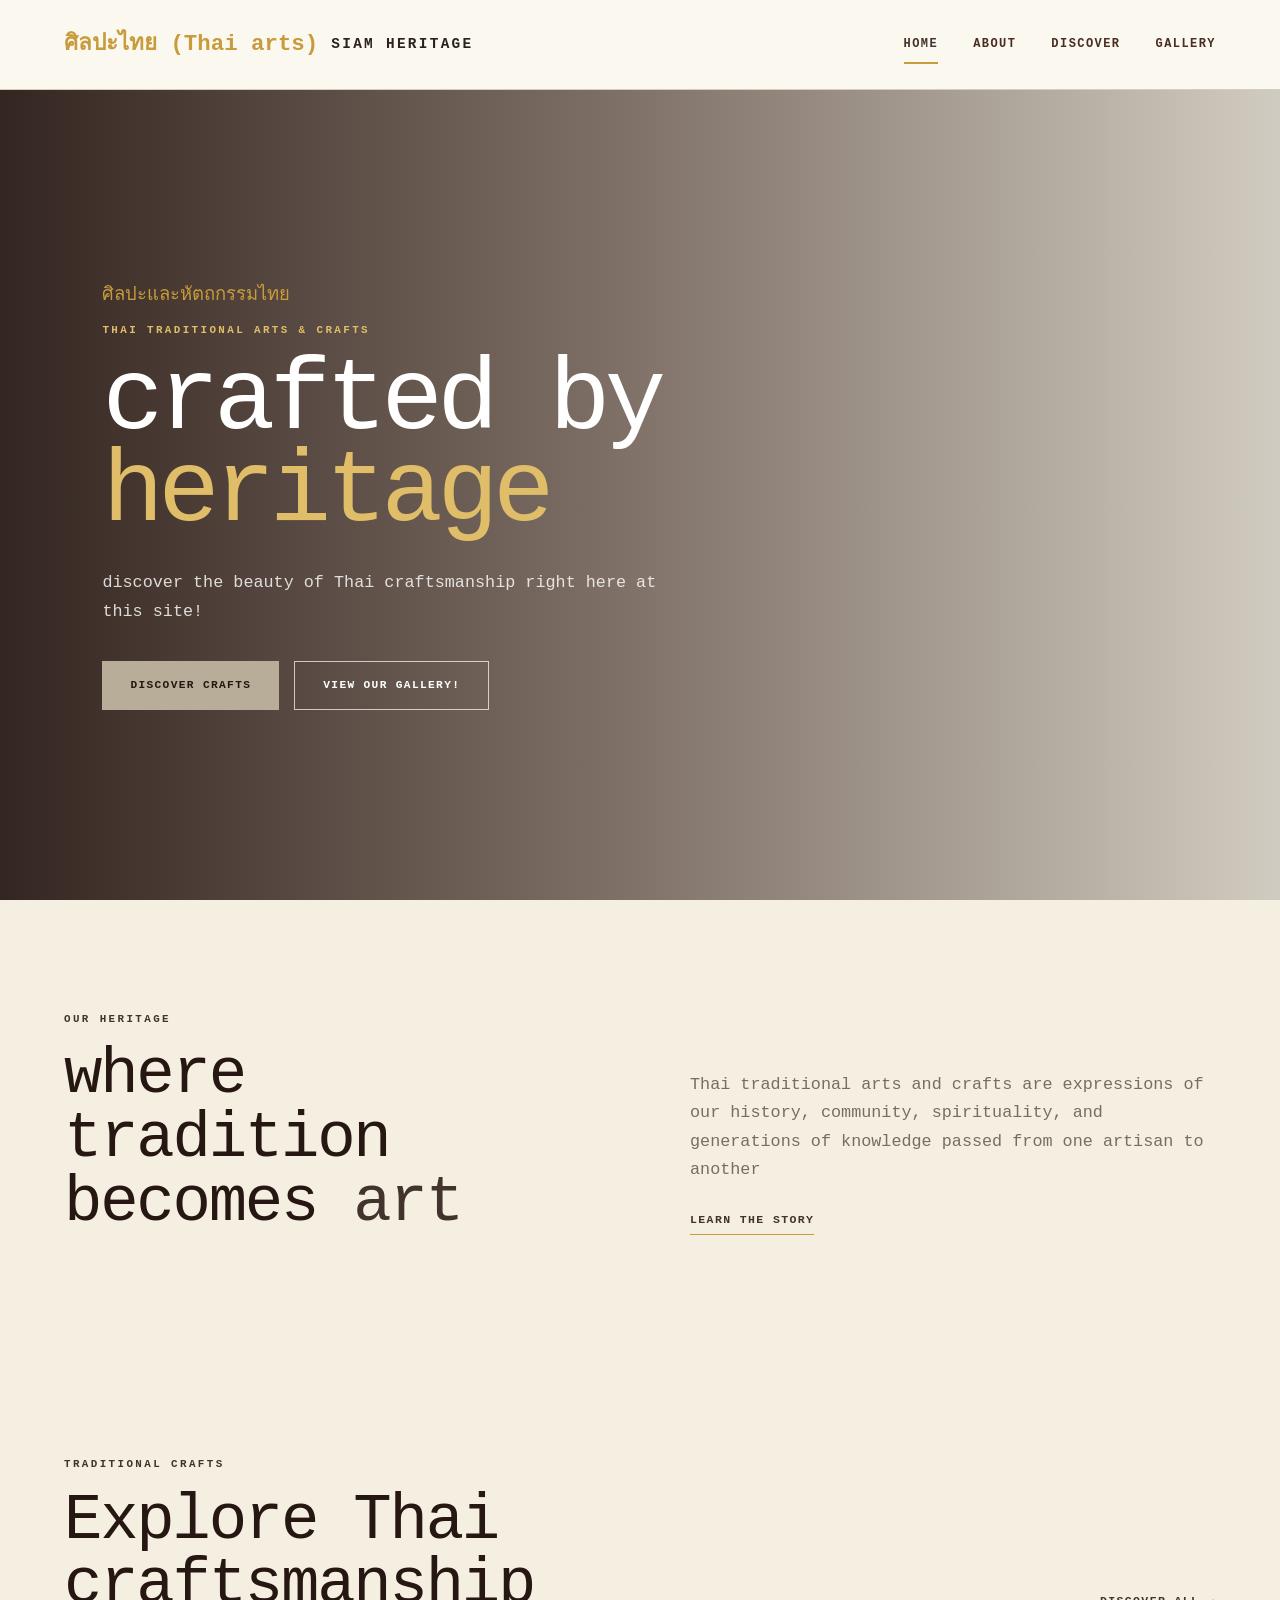
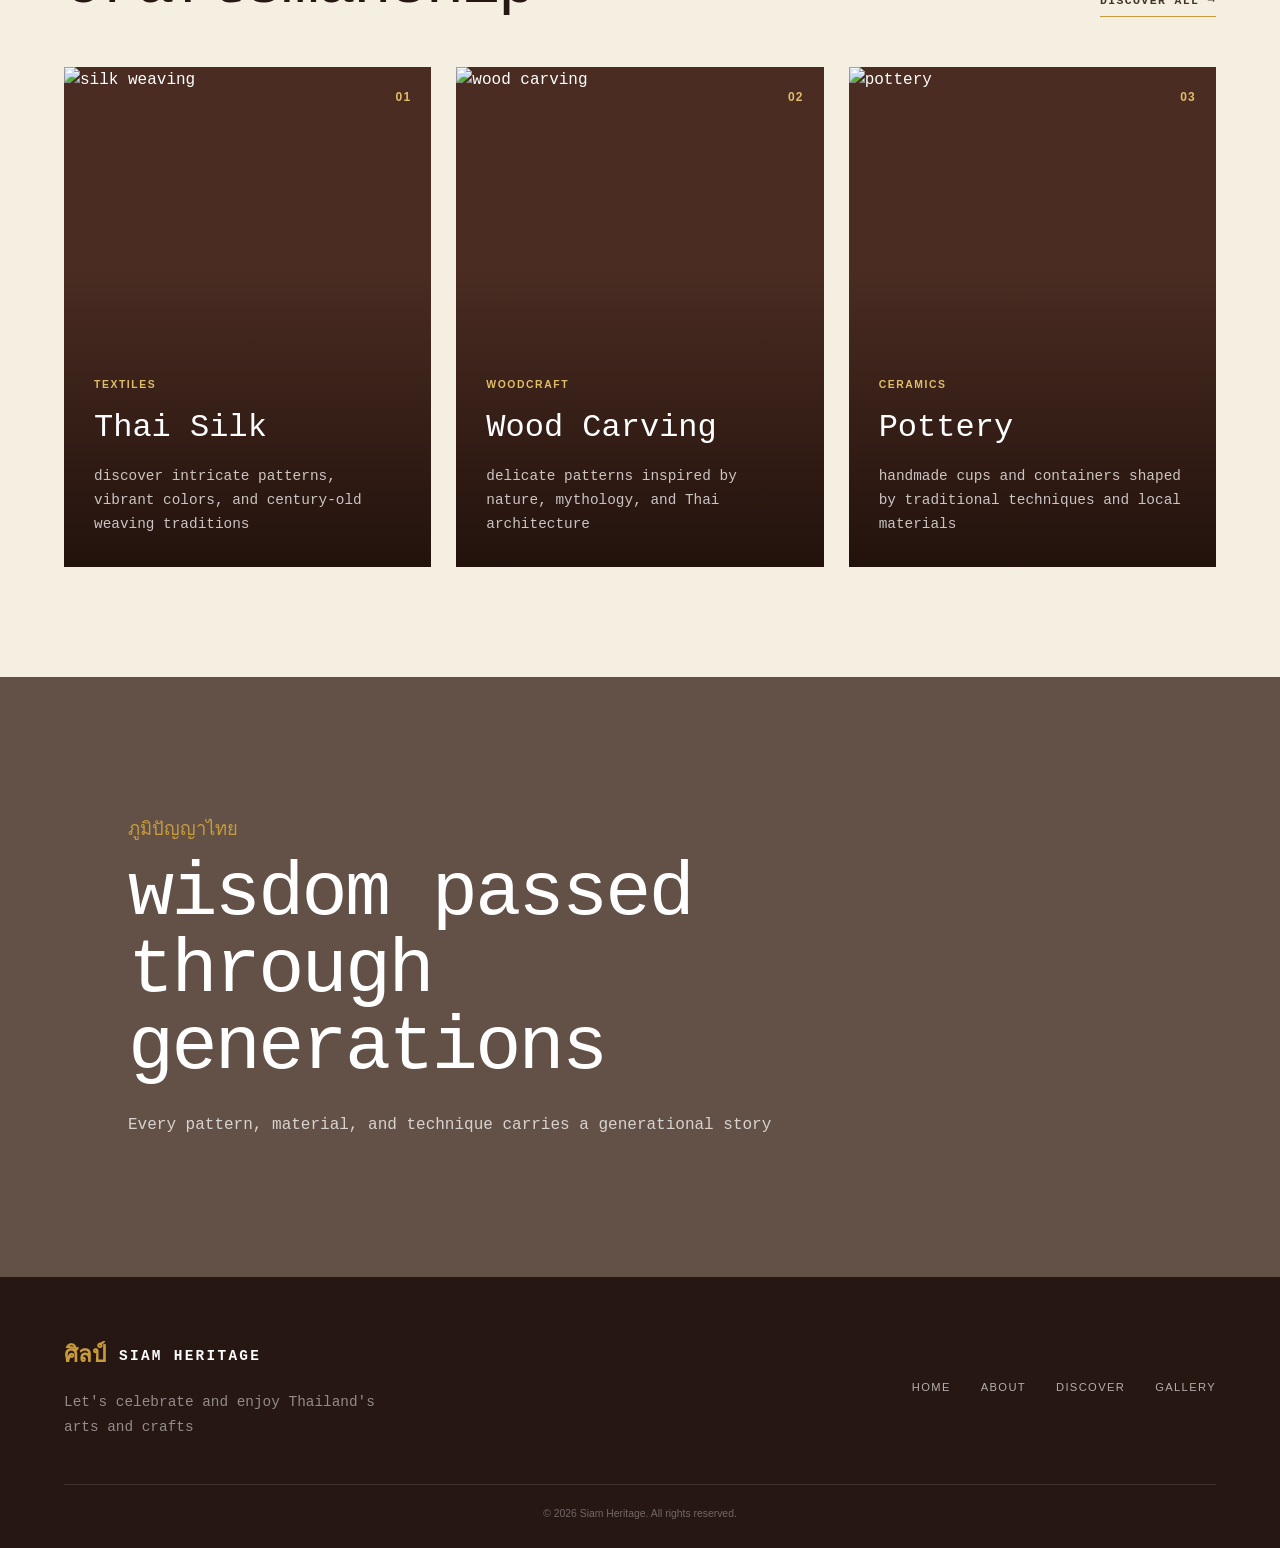
==== commit 53edf993: "Update index.html" ====
--- a/index.html
+++ b/index.html
@@ -88,11 +88,11 @@
             <p>
                 Thai traditional arts and crafts are expressions of our history, community,
                 spirituality, and generations of knowledge passed from
-                one artisan to another <3
-            </p>
-
-            <a href="about.html" class="gold-link">
-                learn our story →
+                one artisan to another
+            </p>
+
+            <a href="About.html" class="gold-link">
+                learn the story
             </a>
 
         </div>
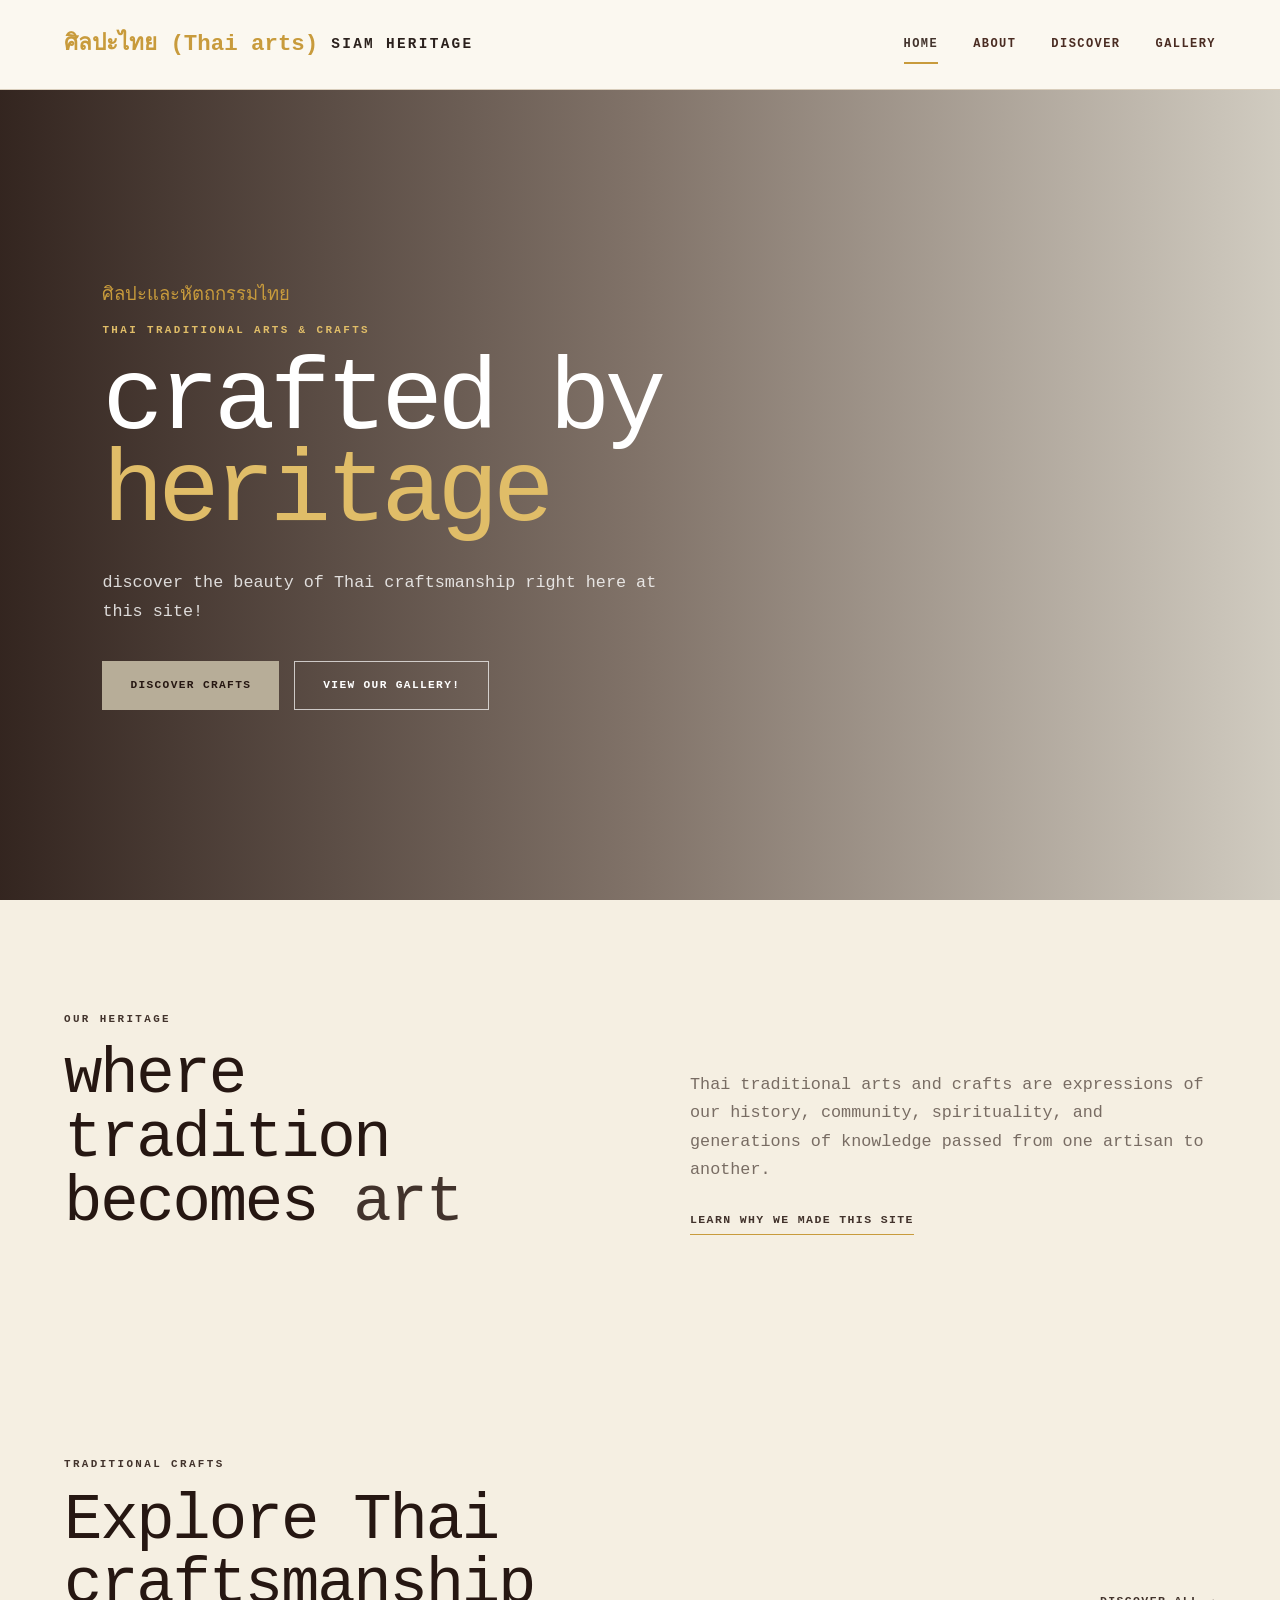
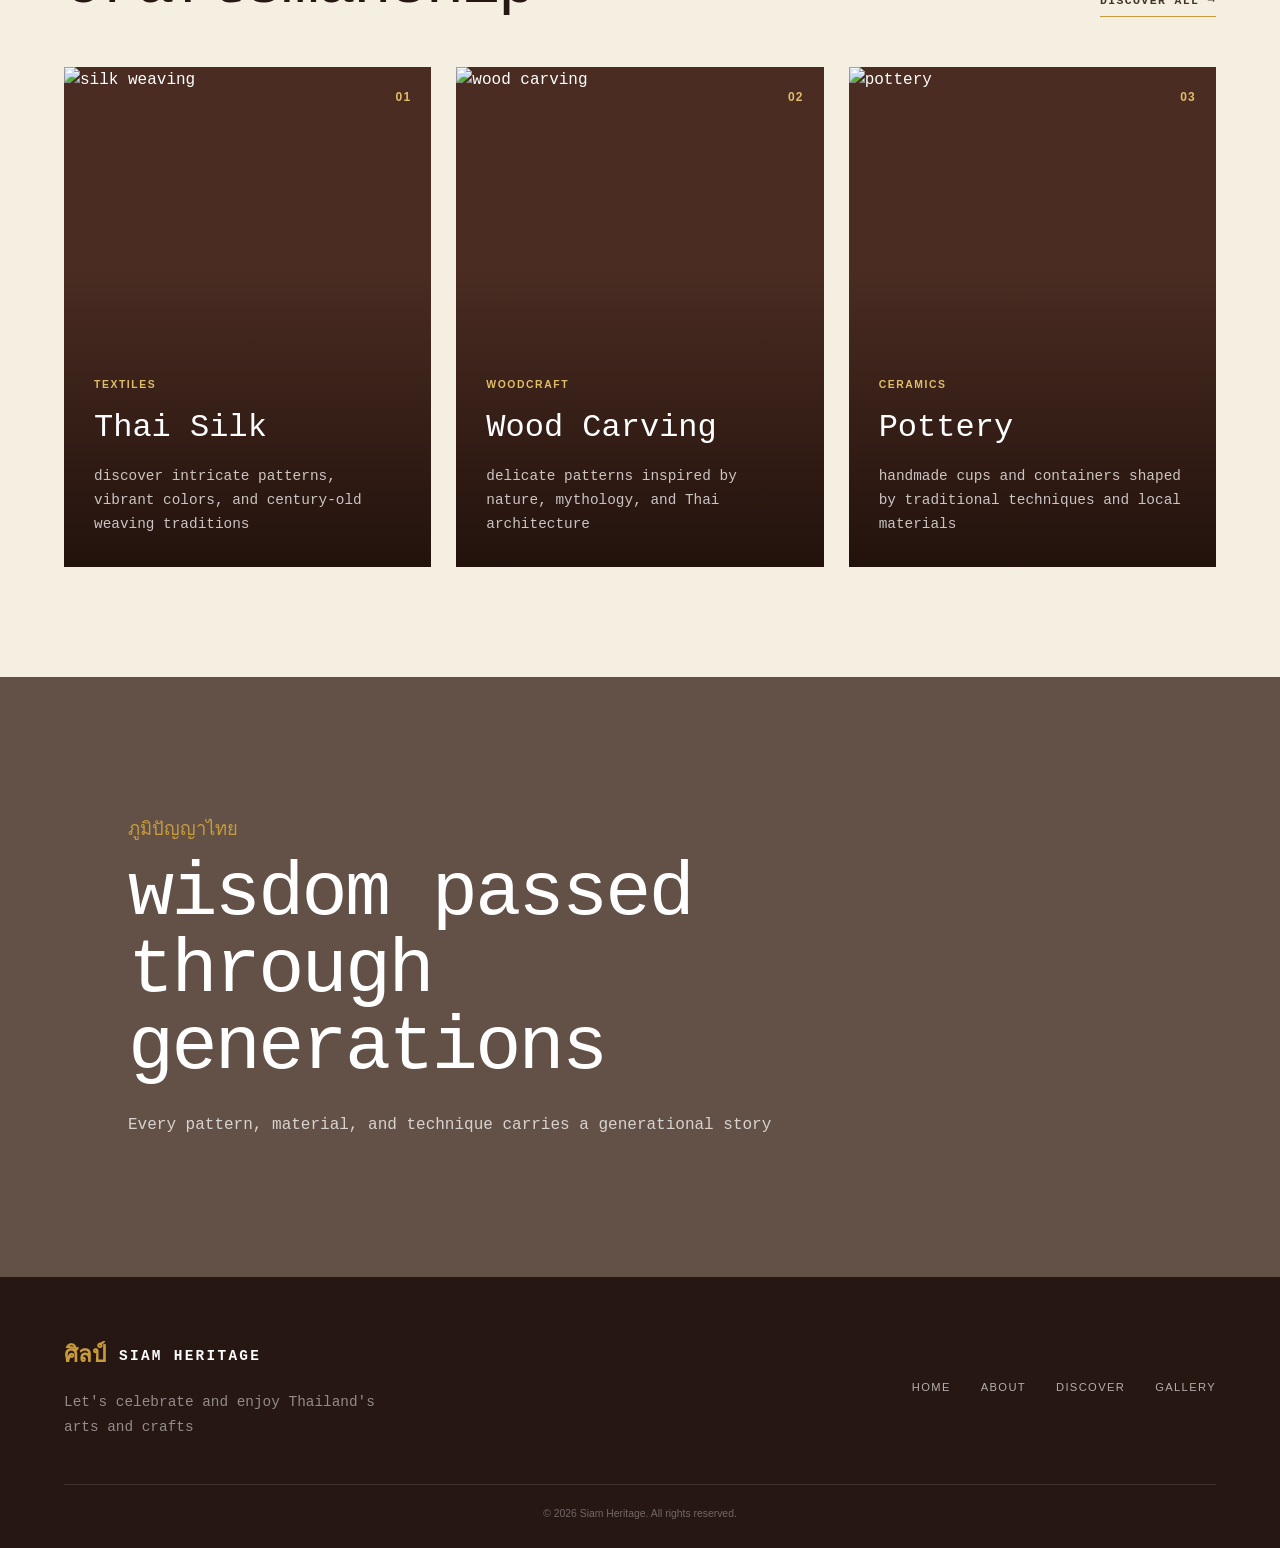
==== commit fcc783f8: "Restore index.html from previous version" ====
--- a/index.html
+++ b/index.html
@@ -88,11 +88,11 @@
             <p>
                 Thai traditional arts and crafts are expressions of our history, community,
                 spirituality, and generations of knowledge passed from
-                one artisan to another
+                one artisan to another.
             </p>
 
             <a href="About.html" class="gold-link">
-                learn the story
+                learn why we made this site
             </a>
 
         </div>
